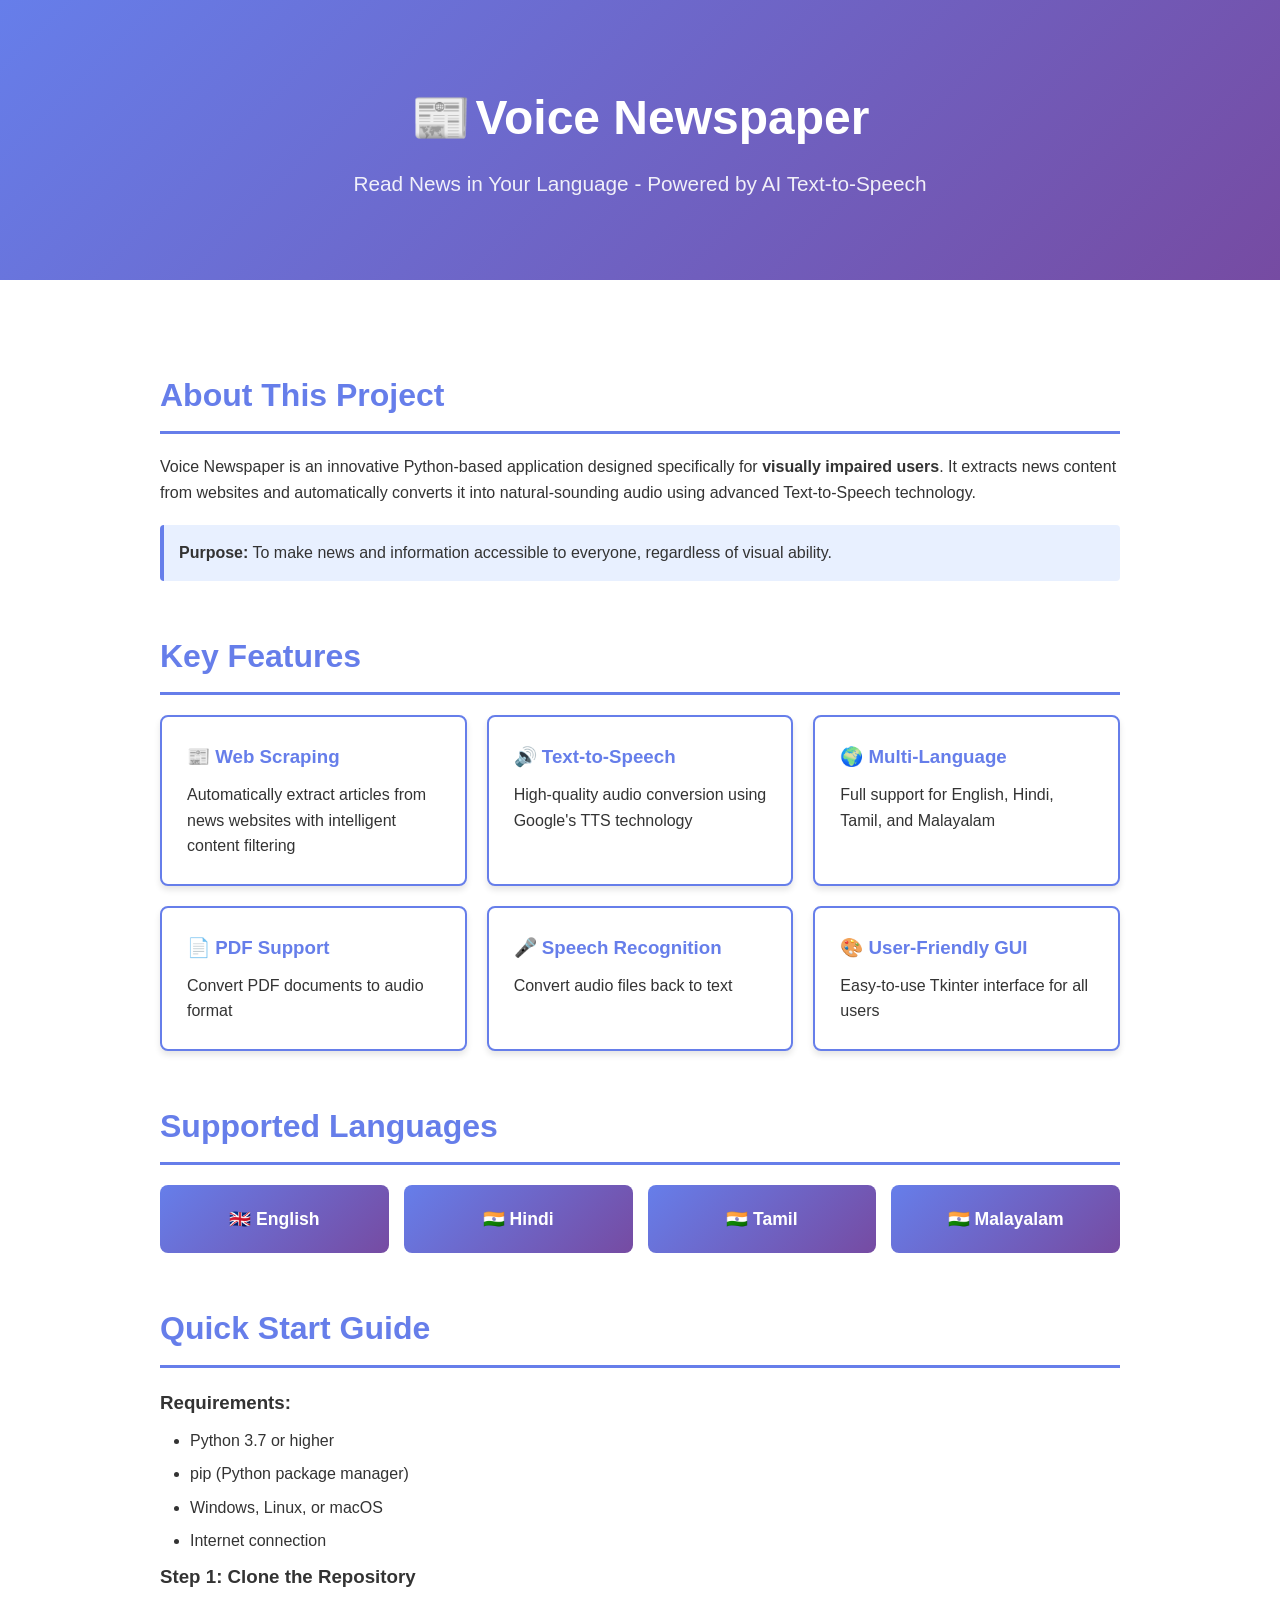
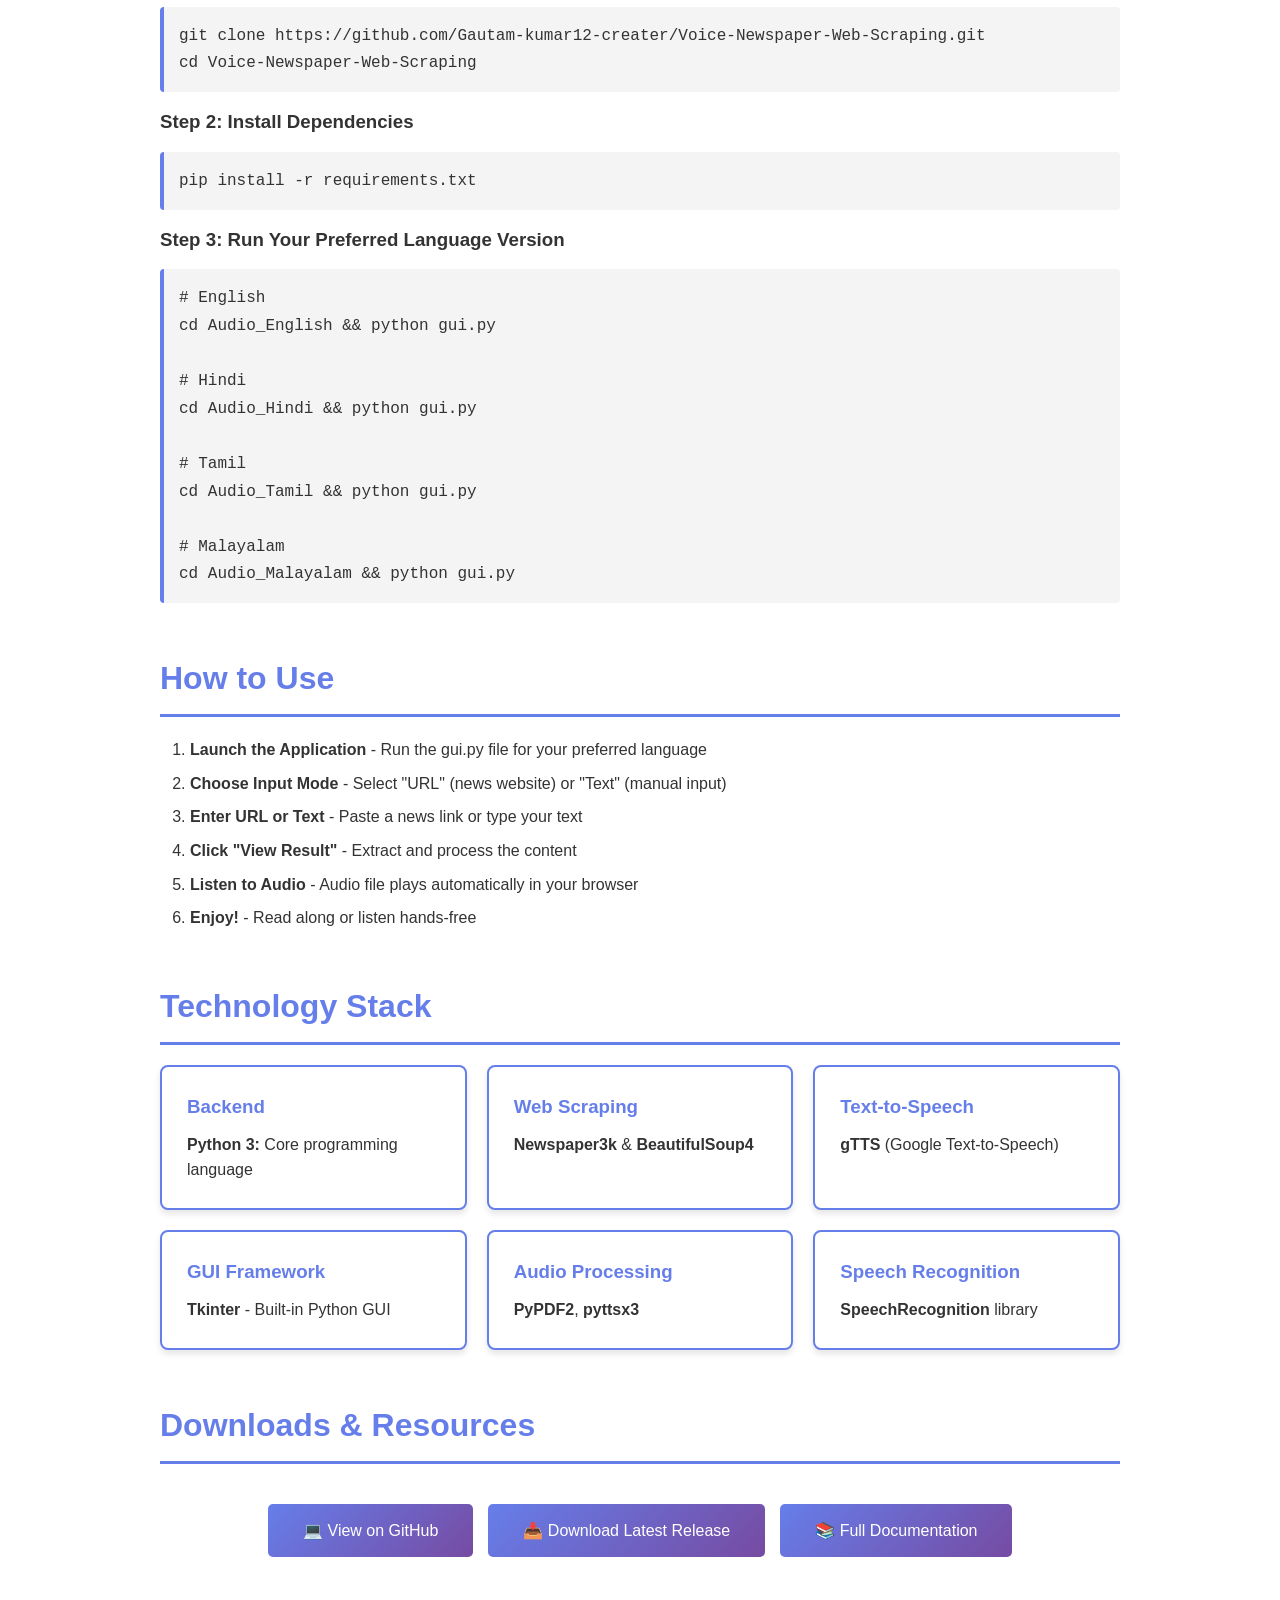
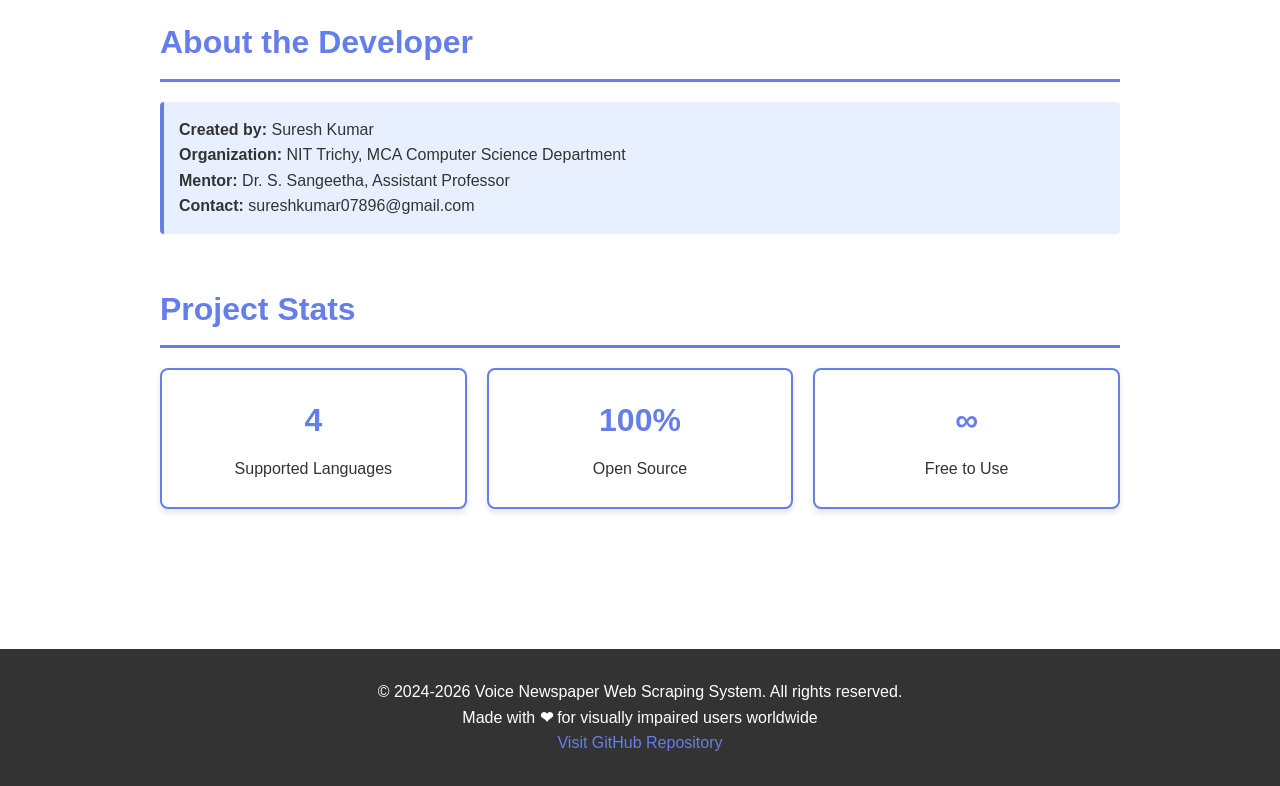
==== index.html @ 3d279a5d "Add GitHub Pages documentation site" ====
<!DOCTYPE html>
<html lang="en">
<head>
    <meta charset="UTF-8">
    <meta name="viewport" content="width=device-width, initial-scale=1.0">
    <title>Voice Newspaper - News in Audio Format</title>
    <style>
        * {
            margin: 0;
            padding: 0;
            box-sizing: border-box;
        }
        
        body {
            font-family: 'Segoe UI', Tahoma, Geneva, Verdana, sans-serif;
            line-height: 1.6;
            color: #333;
        }
        
        header {
            background: linear-gradient(135deg, #667eea 0%, #764ba2 100%);
            color: white;
            padding: 80px 20px;
            text-align: center;
        }
        
        header h1 {
            font-size: 3em;
            margin-bottom: 10px;
        }
        
        header p {
            font-size: 1.3em;
            opacity: 0.9;
        }
        
        .container {
            max-width: 1000px;
            margin: 0 auto;
            padding: 40px 20px;
        }
        
        section {
            margin: 50px 0;
        }
        
        h2 {
            color: #667eea;
            margin-bottom: 20px;
            border-bottom: 3px solid #667eea;
            padding-bottom: 10px;
            font-size: 2em;
        }
        
        .feature-grid {
            display: grid;
            grid-template-columns: repeat(auto-fit, minmax(250px, 1fr));
            gap: 20px;
            margin: 20px 0;
        }
        
        .feature-card {
            background: white;
            border: 2px solid #667eea;
            padding: 25px;
            border-radius: 8px;
            box-shadow: 0 4px 6px rgba(0,0,0,0.1);
            transition: transform 0.3s;
        }
        
        .feature-card:hover {
            transform: translateY(-5px);
            box-shadow: 0 8px 12px rgba(102, 126, 234, 0.3);
        }
        
        .feature-card h3 {
            color: #667eea;
            margin-bottom: 10px;
        }
        
        .languages {
            display: grid;
            grid-template-columns: repeat(auto-fit, minmax(200px, 1fr));
            gap: 15px;
            margin: 20px 0;
        }
        
        .lang-badge {
            background: linear-gradient(135deg, #667eea 0%, #764ba2 100%);
            color: white;
            padding: 20px;
            text-align: center;
            border-radius: 8px;
            font-weight: bold;
            font-size: 1.1em;
        }
        
        .download-btn {
            display: inline-block;
            background: linear-gradient(135deg, #667eea 0%, #764ba2 100%);
            color: white;
            padding: 14px 35px;
            text-decoration: none;
            border-radius: 5px;
            margin: 10px 5px;
            transition: all 0.3s;
            border: none;
            cursor: pointer;
            font-size: 1em;
        }
        
        .download-btn:hover {
            transform: translateY(-3px);
            box-shadow: 0 8px 15px rgba(102, 126, 234, 0.3);
        }
        
        .code-block {
            background: #f4f4f4;
            border-left: 4px solid #667eea;
            padding: 15px;
            margin: 15px 0;
            border-radius: 4px;
            overflow-x: auto;
        }
        
        .code-block code {
            font-family: 'Courier New', monospace;
            color: #333;
        }
        
        .info-box {
            background: #e8f0ff;
            border-left: 4px solid #667eea;
            padding: 15px;
            margin: 20px 0;
            border-radius: 4px;
        }
        
        footer {
            background: #333;
            color: white;
            text-align: center;
            padding: 30px;
            margin-top: 50px;
        }
        
        .emoji {
            margin-right: 5px;
        }
        
        ul, ol {
            margin-left: 30px;
            margin-top: 10px;
        }
        
        li {
            margin: 8px 0;
        }
    </style>
</head>
<body>
    <header>
        <h1><span class="emoji">📰</span>Voice Newspaper</h1>
        <p>Read News in Your Language - Powered by AI Text-to-Speech</p>
    </header>

    <div class="container">
        <!-- About Section -->
        <section>
            <h2>About This Project</h2>
            <p>Voice Newspaper is an innovative Python-based application designed specifically for <strong>visually impaired users</strong>. It extracts news content from websites and automatically converts it into natural-sounding audio using advanced Text-to-Speech technology.</p>
            <div class="info-box">
                <strong>Purpose:</strong> To make news and information accessible to everyone, regardless of visual ability.
            </div>
        </section>

        <!-- Key Features -->
        <section>
            <h2>Key Features</h2>
            <div class="feature-grid">
                <div class="feature-card">
                    <h3>📰 Web Scraping</h3>
                    <p>Automatically extract articles from news websites with intelligent content filtering</p>
                </div>
                <div class="feature-card">
                    <h3>🔊 Text-to-Speech</h3>
                    <p>High-quality audio conversion using Google's TTS technology</p>
                </div>
                <div class="feature-card">
                    <h3>🌍 Multi-Language</h3>
                    <p>Full support for English, Hindi, Tamil, and Malayalam</p>
                </div>
                <div class="feature-card">
                    <h3>📄 PDF Support</h3>
                    <p>Convert PDF documents to audio format</p>
                </div>
                <div class="feature-card">
                    <h3>🎤 Speech Recognition</h3>
                    <p>Convert audio files back to text</p>
                </div>
                <div class="feature-card">
                    <h3>🎨 User-Friendly GUI</h3>
                    <p>Easy-to-use Tkinter interface for all users</p>
                </div>
            </div>
        </section>

        <!-- Languages -->
        <section>
            <h2>Supported Languages</h2>
            <div class="languages">
                <div class="lang-badge">🇬🇧 English</div>
                <div class="lang-badge">🇮🇳 Hindi</div>
                <div class="lang-badge">🇮🇳 Tamil</div>
                <div class="lang-badge">🇮🇳 Malayalam</div>
            </div>
        </section>

        <!-- Installation -->
        <section>
            <h2>Quick Start Guide</h2>
            
            <h3>Requirements:</h3>
            <ul>
                <li>Python 3.7 or higher</li>
                <li>pip (Python package manager)</li>
                <li>Windows, Linux, or macOS</li>
                <li>Internet connection</li>
            </ul>

            <h3>Step 1: Clone the Repository</h3>
            <div class="code-block">
                <code>git clone https://github.com/Gautam-kumar12-creater/Voice-Newspaper-Web-Scraping.git<br>
cd Voice-Newspaper-Web-Scraping</code>
            </div>

            <h3>Step 2: Install Dependencies</h3>
            <div class="code-block">
                <code>pip install -r requirements.txt</code>
            </div>

            <h3>Step 3: Run Your Preferred Language Version</h3>
            <div class="code-block">
                <code>
                    # English<br>
                    cd Audio_English && python gui.py<br>
                    <br>
                    # Hindi<br>
                    cd Audio_Hindi && python gui.py<br>
                    <br>
                    # Tamil<br>
                    cd Audio_Tamil && python gui.py<br>
                    <br>
                    # Malayalam<br>
                    cd Audio_Malayalam && python gui.py
                </code>
            </div>
        </section>

        <!-- How to Use -->
        <section>
            <h2>How to Use</h2>
            <ol>
                <li><strong>Launch the Application</strong> - Run the gui.py file for your preferred language</li>
                <li><strong>Choose Input Mode</strong> - Select "URL" (news website) or "Text" (manual input)</li>
                <li><strong>Enter URL or Text</strong> - Paste a news link or type your text</li>
                <li><strong>Click "View Result"</strong> - Extract and process the content</li>
                <li><strong>Listen to Audio</strong> - Audio file plays automatically in your browser</li>
                <li><strong>Enjoy!</strong> - Read along or listen hands-free</li>
            </ol>
        </section>

        <!-- Tech Stack -->
        <section>
            <h2>Technology Stack</h2>
            <div class="feature-grid">
                <div class="feature-card">
                    <h3>Backend</h3>
                    <p><strong>Python 3:</strong> Core programming language</p>
                </div>
                <div class="feature-card">
                    <h3>Web Scraping</h3>
                    <p><strong>Newspaper3k</strong> & <strong>BeautifulSoup4</strong></p>
                </div>
                <div class="feature-card">
                    <h3>Text-to-Speech</h3>
                    <p><strong>gTTS</strong> (Google Text-to-Speech)</p>
                </div>
                <div class="feature-card">
                    <h3>GUI Framework</h3>
                    <p><strong>Tkinter</strong> - Built-in Python GUI</p>
                </div>
                <div class="feature-card">
                    <h3>Audio Processing</h3>
                    <p><strong>PyPDF2</strong>, <strong>pyttsx3</strong></p>
                </div>
                <div class="feature-card">
                    <h3>Speech Recognition</h3>
                    <p><strong>SpeechRecognition</strong> library</p>
                </div>
            </div>
        </section>

        <!-- Downloads & Links -->
        <section>
            <h2>Downloads & Resources</h2>
            <div style="text-align: center; margin: 30px 0;">
                <a href="https://github.com/Gautam-kumar12-creater/Voice-Newspaper-Web-Scraping" class="download-btn" target="_blank">
                    <span class="emoji">💻</span>View on GitHub
                </a>
                <a href="https://github.com/Gautam-kumar12-creater/Voice-Newspaper-Web-Scraping/releases" class="download-btn" target="_blank">
                    <span class="emoji">📥</span>Download Latest Release
                </a>
                <a href="https://github.com/Gautam-kumar12-creater/Voice-Newspaper-Web-Scraping/blob/main/README.md" class="download-btn" target="_blank">
                    <span class="emoji">📚</span>Full Documentation
                </a>
            </div>
        </section>

        <!-- Developer Info -->
        <section>
            <h2>About the Developer</h2>
            <div class="info-box">
                <p><strong>Created by:</strong> Suresh Kumar</p>
                <p><strong>Organization:</strong> NIT Trichy, MCA Computer Science Department</p>
                <p><strong>Mentor:</strong> Dr. S. Sangeetha, Assistant Professor</p>
                <p><strong>Contact:</strong> sureshkumar07896@gmail.com</p>
            </div>
        </section>

        <!-- Project Stats -->
        <section>
            <h2>Project Stats</h2>
            <div class="feature-grid">
                <div class="feature-card" style="text-align: center;">
                    <h3 style="font-size: 2em; color: #667eea;">4</h3>
                    <p>Supported Languages</p>
                </div>
                <div class="feature-card" style="text-align: center;">
                    <h3 style="font-size: 2em; color: #667eea;">100%</h3>
                    <p>Open Source</p>
                </div>
                <div class="feature-card" style="text-align: center;">
                    <h3 style="font-size: 2em; color: #667eea;">∞</h3>
                    <p>Free to Use</p>
                </div>
            </div>
        </section>
    </div>

    <footer>
        <p>&copy; 2024-2026 Voice Newspaper Web Scraping System. All rights reserved.</p>
        <p>Made with <strong>❤</strong> for visually impaired users worldwide</p>
        <p><a href="https://github.com/Gautam-kumar12-creater/Voice-Newspaper-Web-Scraping" style="color: #667eea; text-decoration: none;">Visit GitHub Repository</a></p>
    </footer>
</body>
</html>
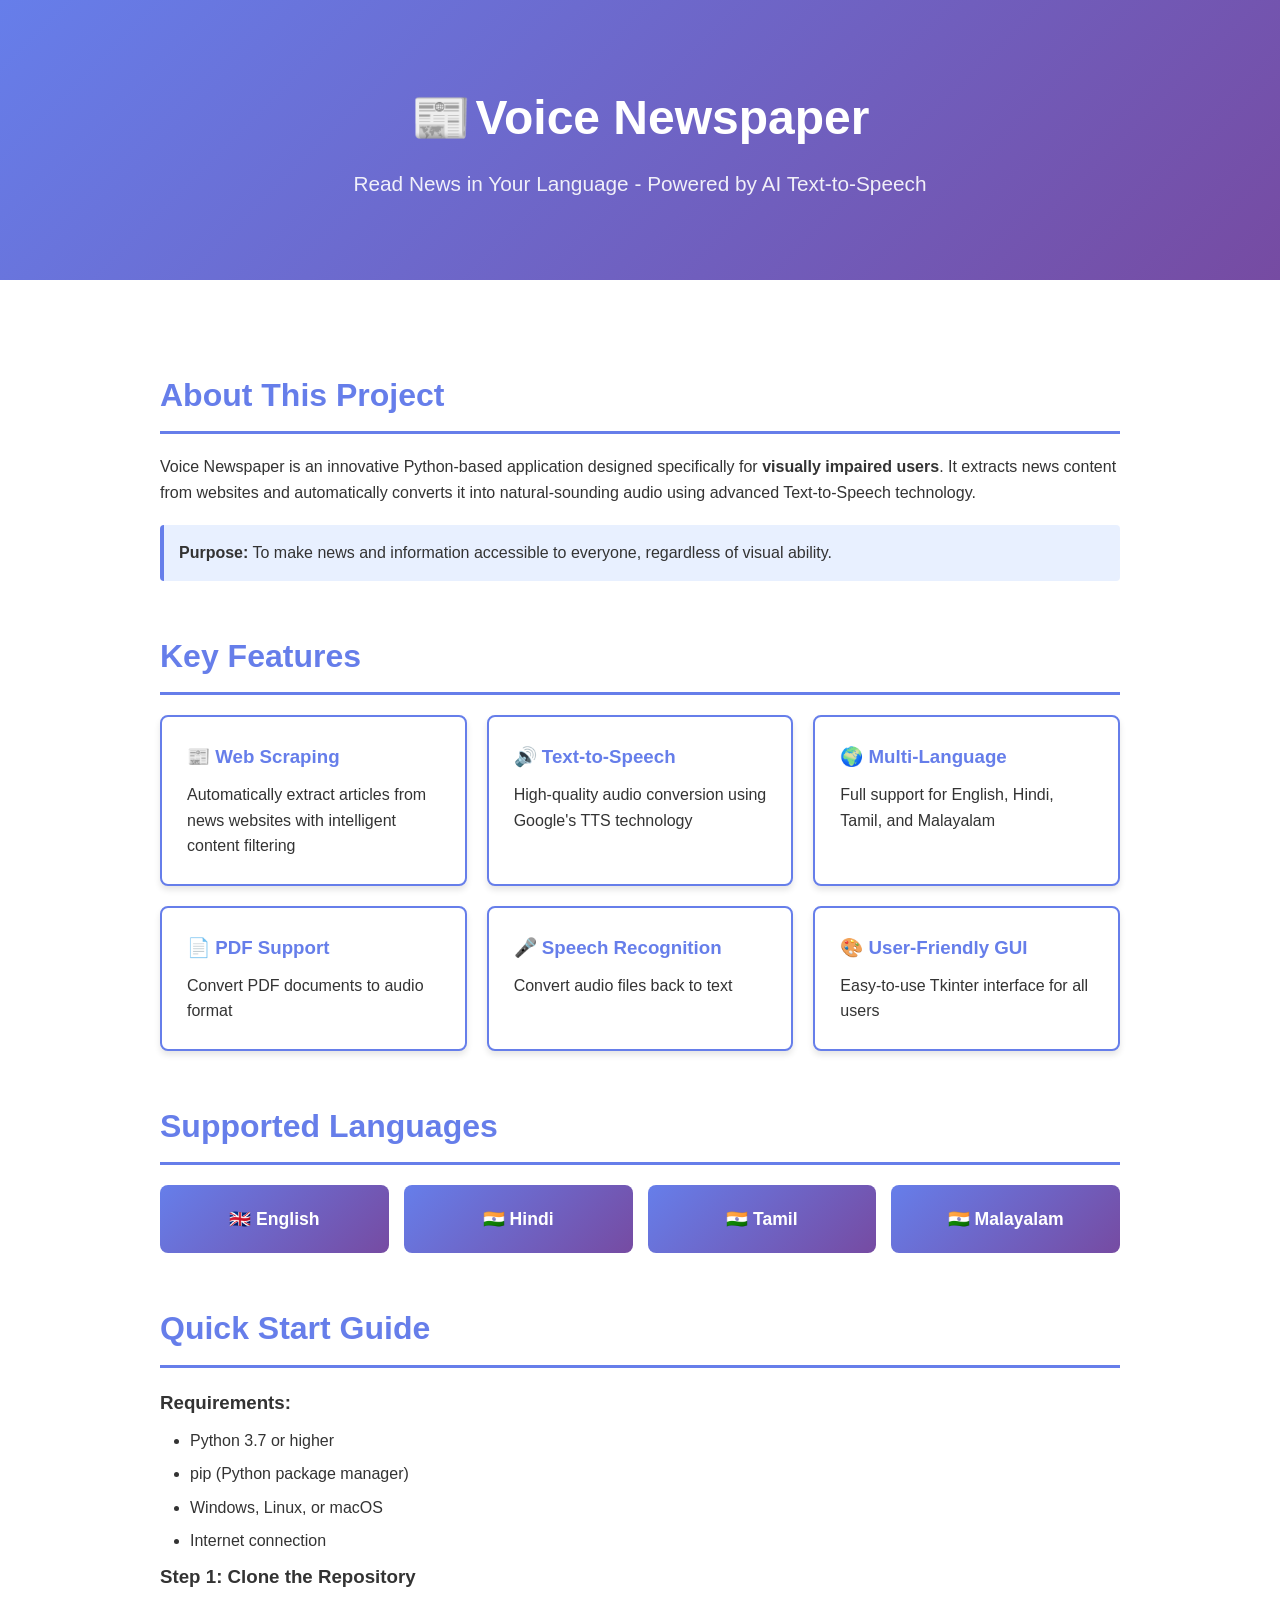
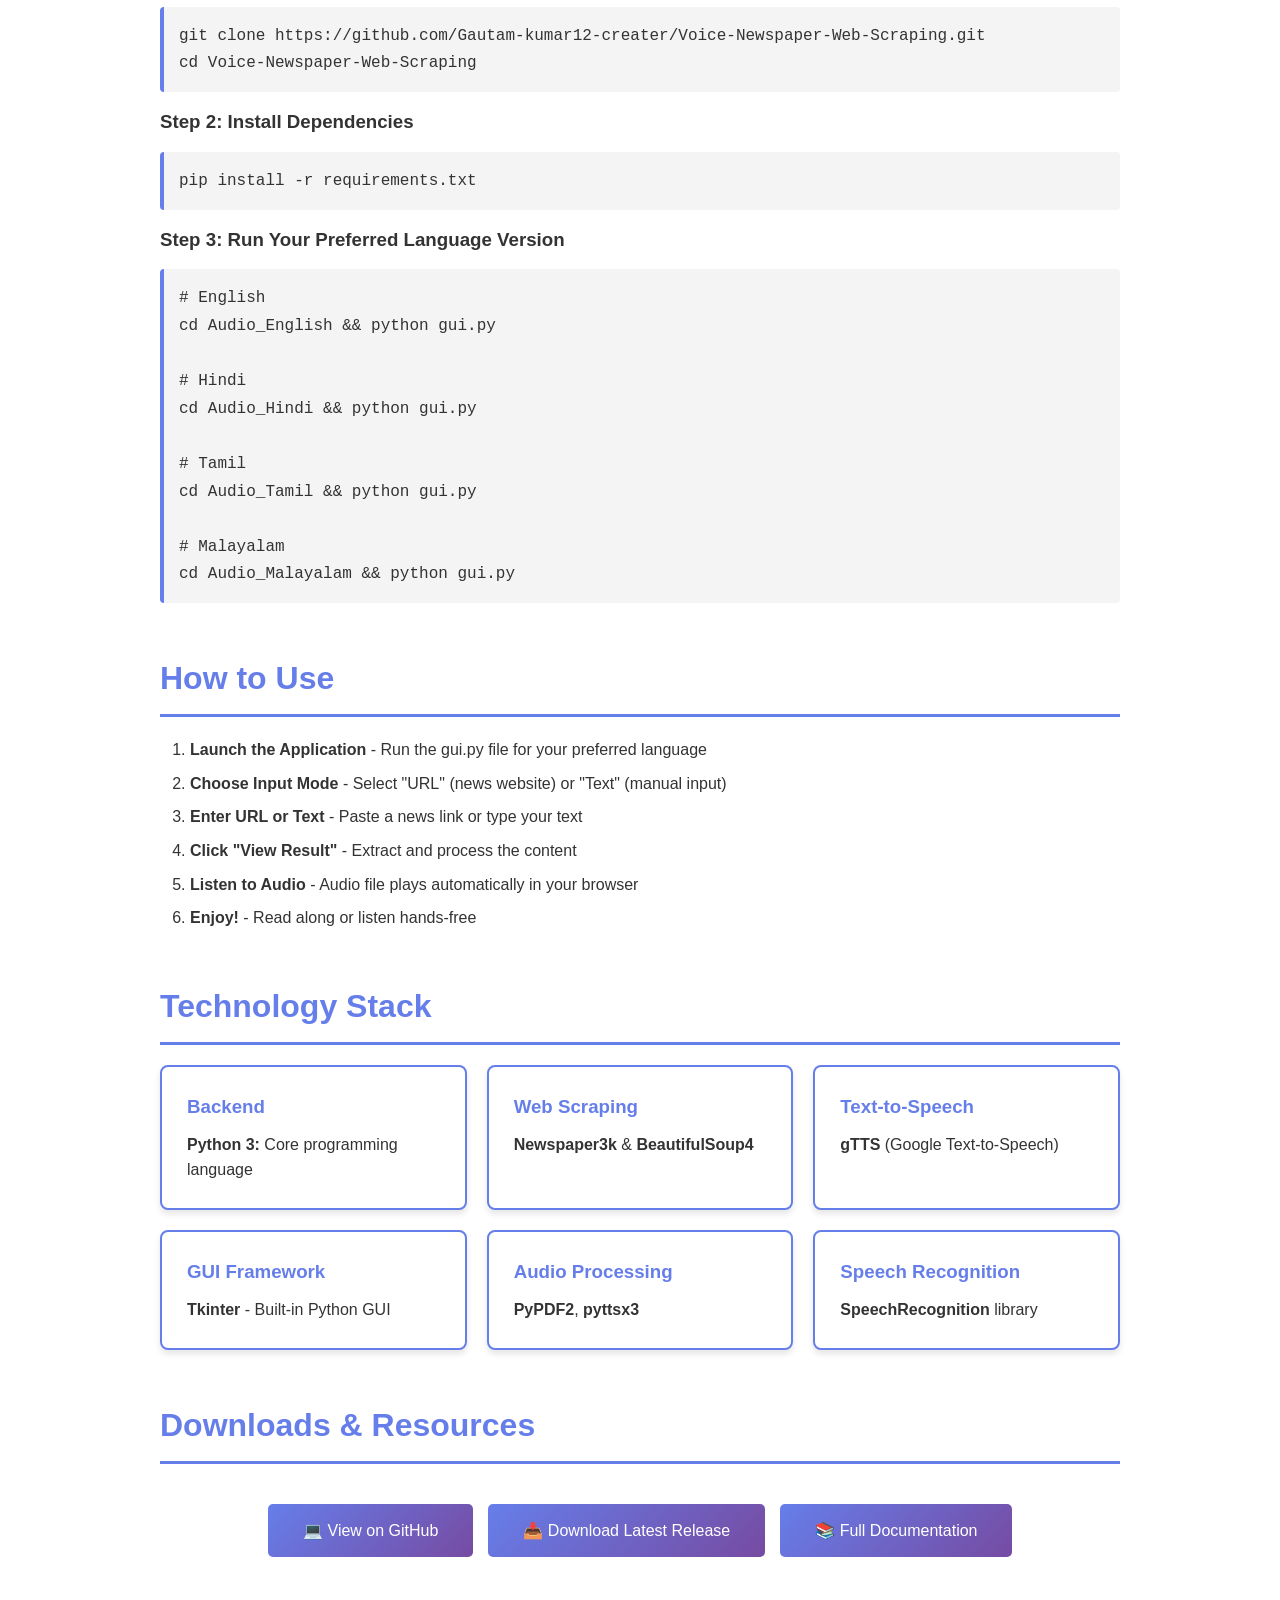
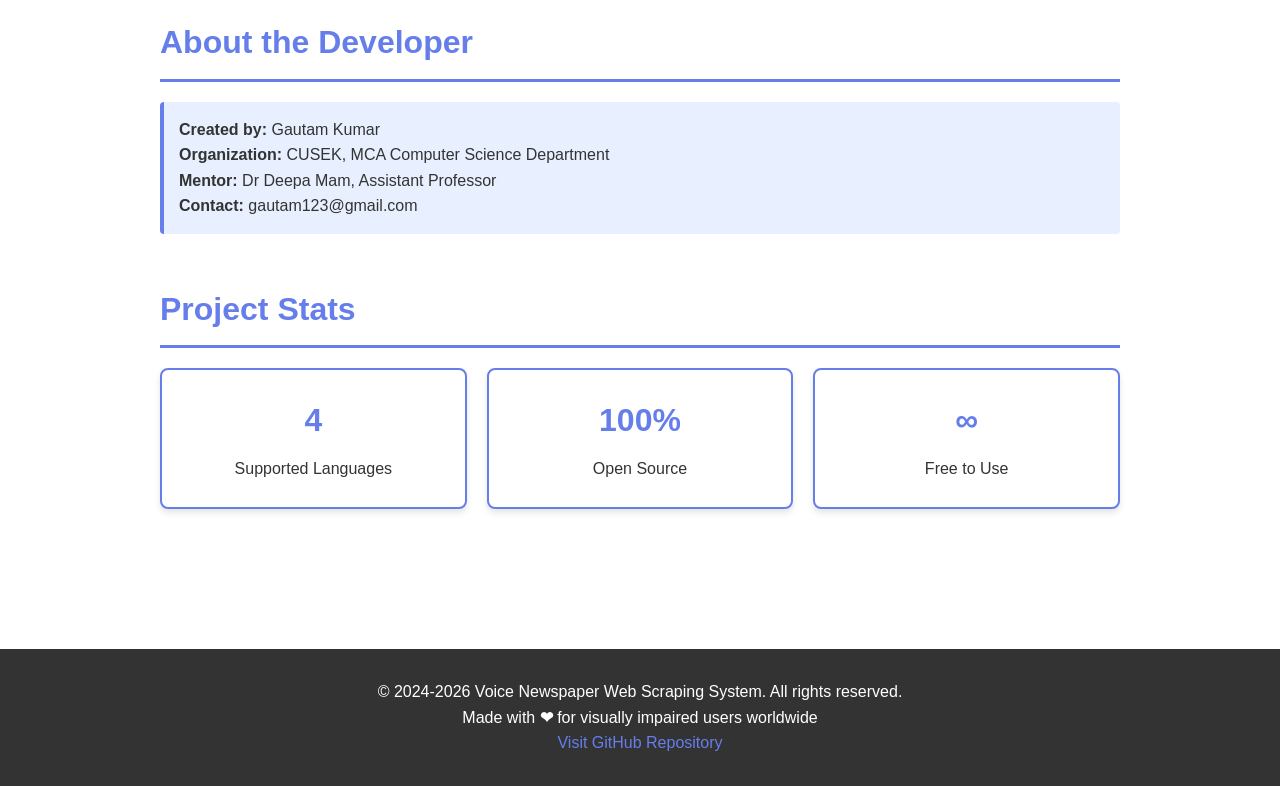
==== commit 84f3e71c: "Add Flask web application with interactive Malayalam news to audio converter" ====
--- a/index.html
+++ b/index.html
@@ -321,10 +321,10 @@
         <section>
             <h2>About the Developer</h2>
             <div class="info-box">
-                <p><strong>Created by:</strong> Suresh Kumar</p>
-                <p><strong>Organization:</strong> NIT Trichy, MCA Computer Science Department</p>
-                <p><strong>Mentor:</strong> Dr. S. Sangeetha, Assistant Professor</p>
-                <p><strong>Contact:</strong> sureshkumar07896@gmail.com</p>
+                <p><strong>Created by:</strong> Gautam Kumar</p>
+                <p><strong>Organization:</strong> CUSEK, MCA Computer Science Department</p>
+                <p><strong>Mentor:</strong> Dr Deepa Mam, Assistant Professor</p>
+                <p><strong>Contact:</strong> gautam123@gmail.com</p>
             </div>
         </section>
 
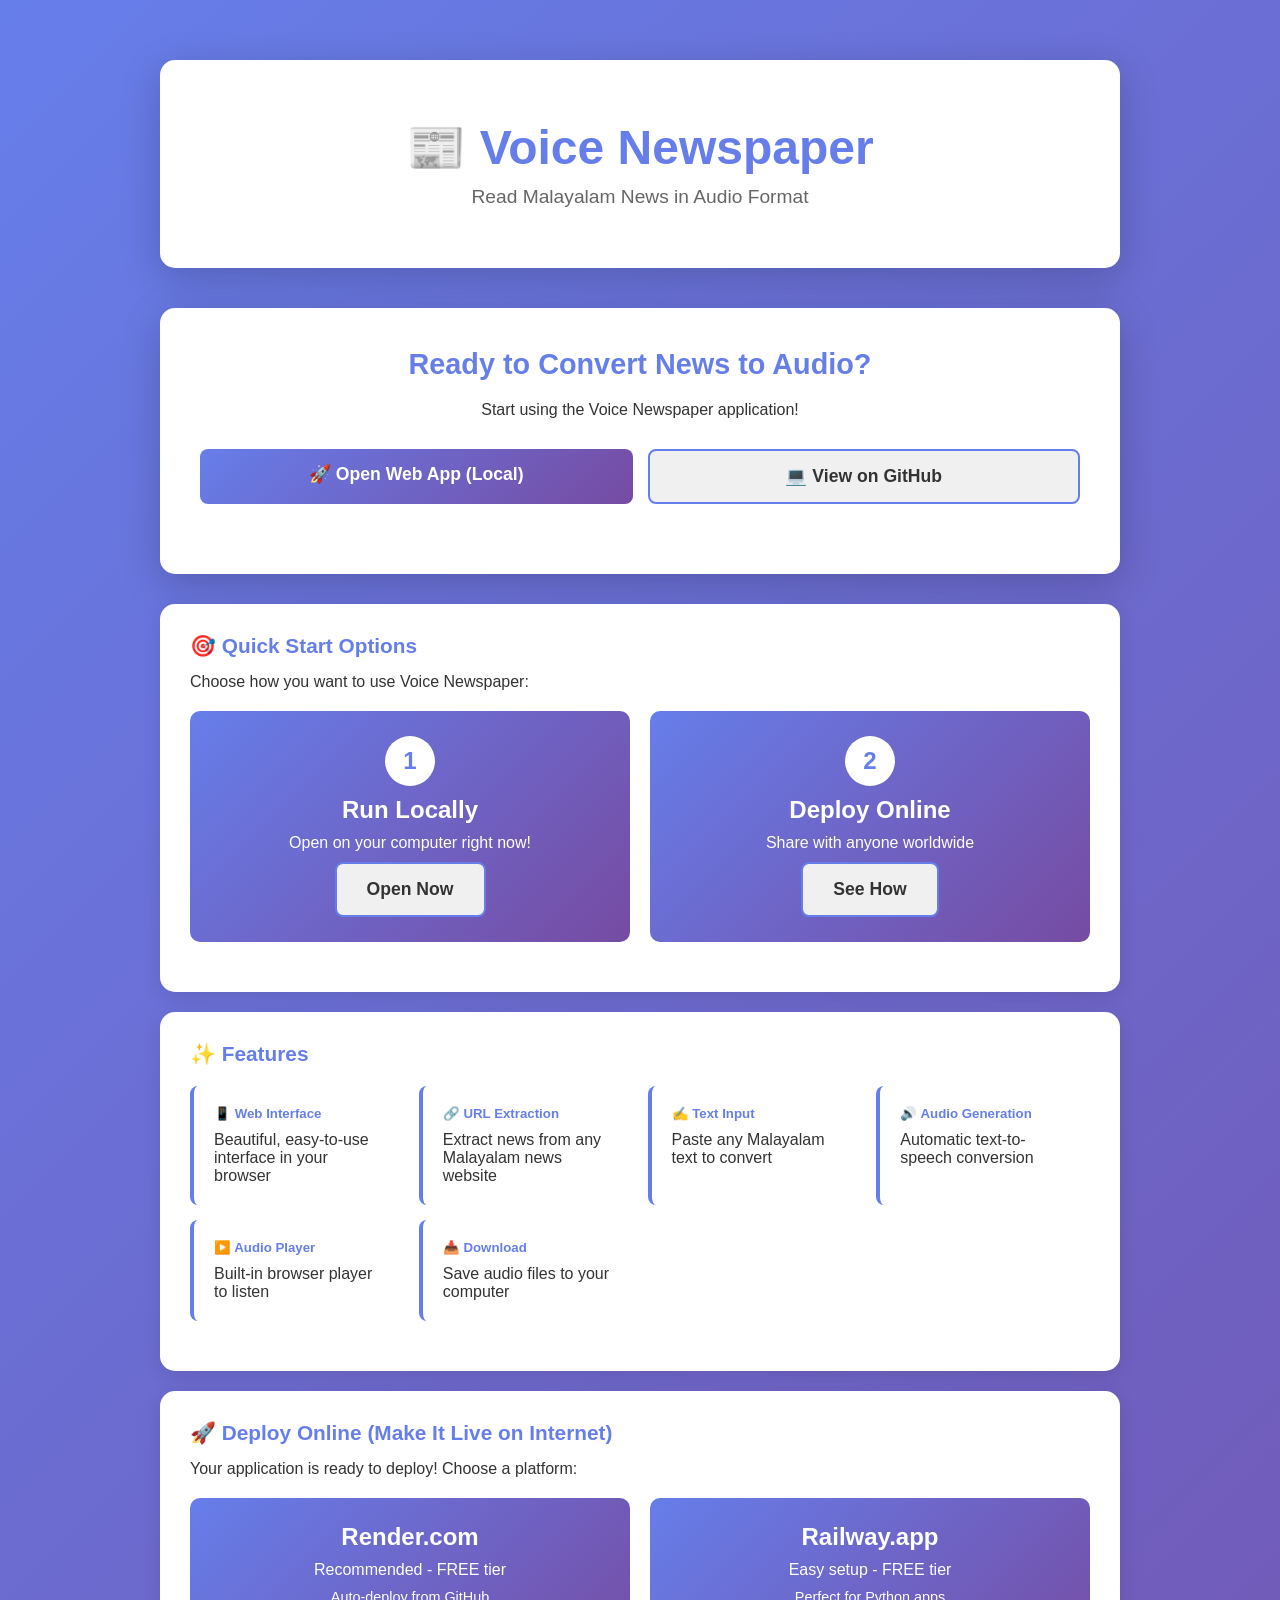
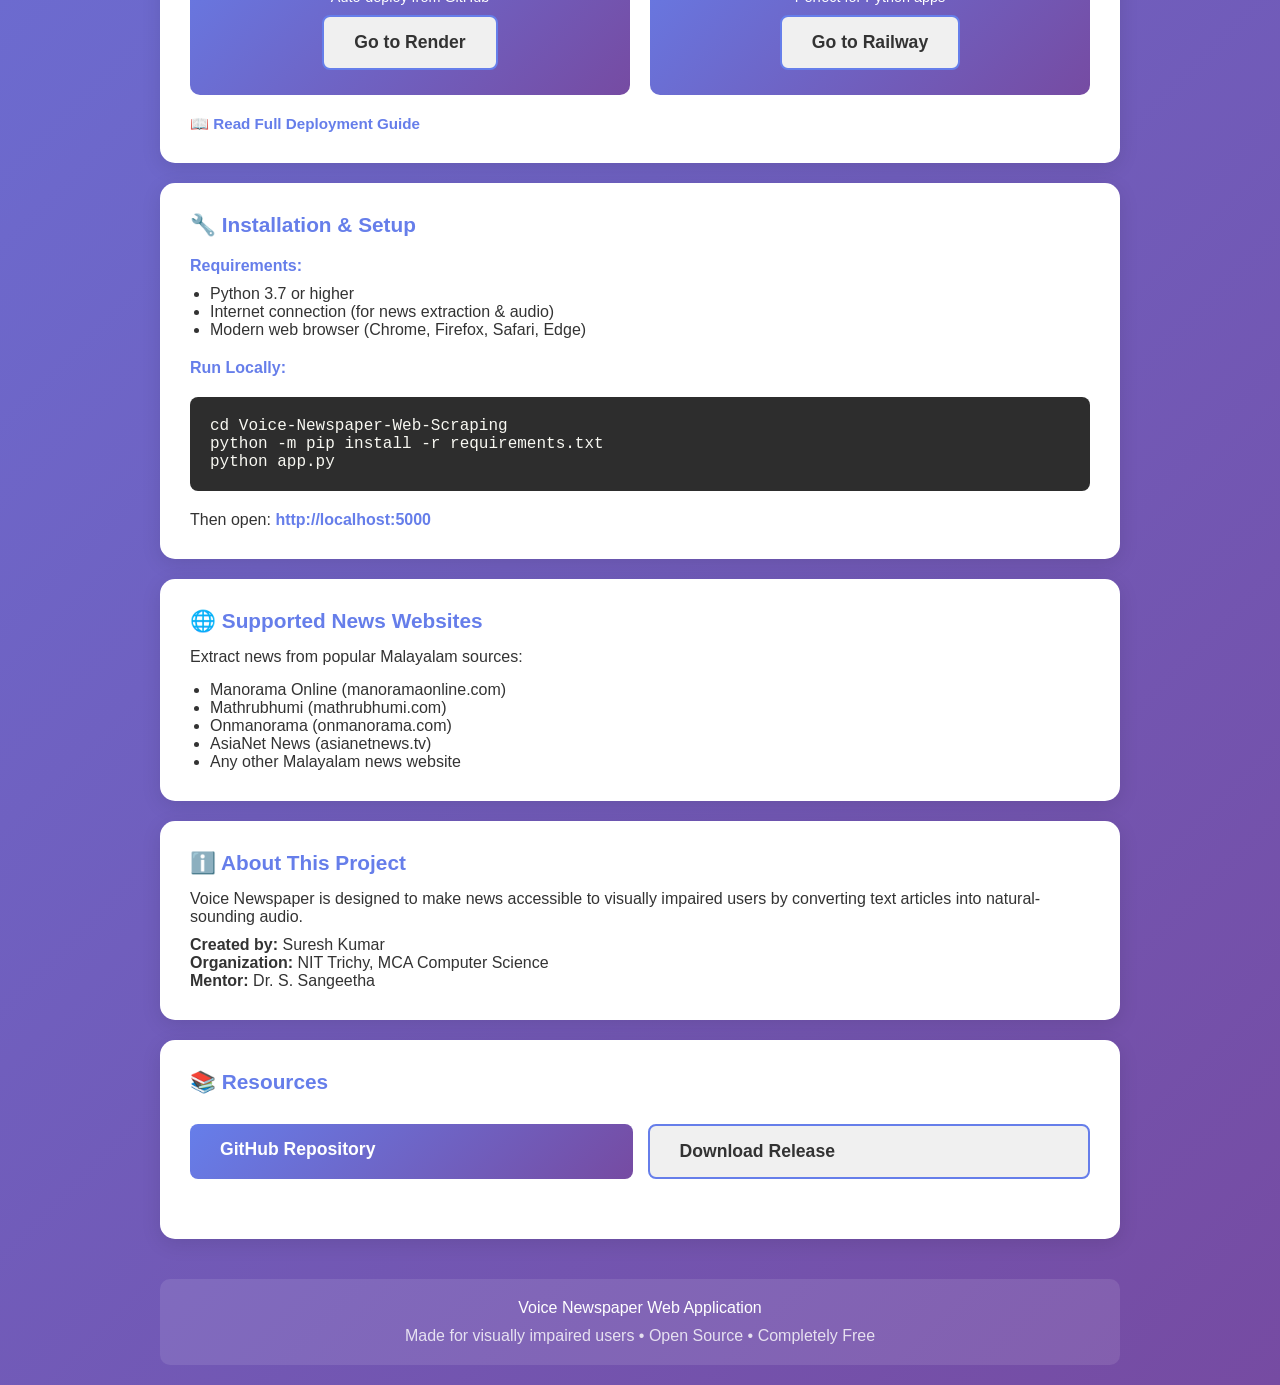
==== commit 764a7082: "Add GitHub Pages landing page, deployment configs, and online deployment guide" ====
--- a/index.html
+++ b/index.html
@@ -3,7 +3,7 @@
 <head>
     <meta charset="UTF-8">
     <meta name="viewport" content="width=device-width, initial-scale=1.0">
-    <title>Voice Newspaper - News in Audio Format</title>
+    <title>Voice Newspaper - Malayalam News to Audio</title>
     <style>
         * {
             margin: 0;
@@ -13,345 +13,354 @@
         
         body {
             font-family: 'Segoe UI', Tahoma, Geneva, Verdana, sans-serif;
-            line-height: 1.6;
+            background: linear-gradient(135deg, #667eea 0%, #764ba2 100%);
+            min-height: 100vh;
             color: #333;
-        }
-        
-        header {
-            background: linear-gradient(135deg, #667eea 0%, #764ba2 100%);
-            color: white;
-            padding: 80px 20px;
-            text-align: center;
-        }
-        
-        header h1 {
-            font-size: 3em;
-            margin-bottom: 10px;
-        }
-        
-        header p {
-            font-size: 1.3em;
-            opacity: 0.9;
         }
         
         .container {
             max-width: 1000px;
             margin: 0 auto;
-            padding: 40px 20px;
-        }
-        
-        section {
-            margin: 50px 0;
-        }
-        
-        h2 {
+            padding: 20px;
+        }
+        
+        header {
+            background: white;
+            padding: 60px 40px;
+            border-radius: 15px;
+            text-align: center;
+            margin: 40px 0;
+            box-shadow: 0 10px 40px rgba(0, 0, 0, 0.2);
+        }
+        
+        header h1 {
+            color: #667eea;
+            font-size: 3em;
+            margin-bottom: 10px;
+        }
+        
+        header p {
+            color: #666;
+            font-size: 1.2em;
+        }
+        
+        .main-cta {
+            background: white;
+            padding: 40px;
+            border-radius: 15px;
+            text-align: center;
+            margin: 30px 0;
+            box-shadow: 0 10px 40px rgba(0, 0, 0, 0.2);
+        }
+        
+        .main-cta h2 {
             color: #667eea;
             margin-bottom: 20px;
-            border-bottom: 3px solid #667eea;
-            padding-bottom: 10px;
-            font-size: 2em;
-        }
-        
-        .feature-grid {
+            font-size: 1.8em;
+        }
+        
+        .button-group {
             display: grid;
-            grid-template-columns: repeat(auto-fit, minmax(250px, 1fr));
+            grid-template-columns: 1fr 1fr;
+            gap: 15px;
+            margin: 30px 0;
+        }
+        
+        .btn {
+            padding: 15px 30px;
+            border: none;
+            border-radius: 8px;
+            font-size: 1.1em;
+            font-weight: bold;
+            cursor: pointer;
+            text-decoration: none;
+            transition: all 0.3s;
+            display: inline-block;
+        }
+        
+        .btn-primary {
+            background: linear-gradient(135deg, #667eea 0%, #764ba2 100%);
+            color: white;
+        }
+        
+        .btn-primary:hover {
+            transform: translateY(-3px);
+            box-shadow: 0 8px 20px rgba(102, 126, 234, 0.4);
+        }
+        
+        .btn-secondary {
+            background: #f0f0f0;
+            color: #333;
+            border: 2px solid #667eea;
+        }
+        
+        .btn-secondary:hover {
+            background: #667eea;
+            color: white;
+        }
+        
+        .info-box {
+            background: white;
+            padding: 30px;
+            border-radius: 15px;
+            margin: 20px 0;
+            box-shadow: 0 5px 20px rgba(0, 0, 0, 0.1);
+        }
+        
+        .info-box h3 {
+            color: #667eea;
+            margin-bottom: 15px;
+            font-size: 1.3em;
+        }
+        
+        .steps {
+            display: grid;
+            grid-template-columns: 1fr 1fr;
             gap: 20px;
             margin: 20px 0;
         }
         
-        .feature-card {
-            background: white;
-            border: 2px solid #667eea;
+        .step-card {
+            background: linear-gradient(135deg, #667eea 0%, #764ba2 100%);
+            color: white;
             padding: 25px;
-            border-radius: 8px;
-            box-shadow: 0 4px 6px rgba(0,0,0,0.1);
-            transition: transform 0.3s;
-        }
-        
-        .feature-card:hover {
-            transform: translateY(-5px);
-            box-shadow: 0 8px 12px rgba(102, 126, 234, 0.3);
-        }
-        
-        .feature-card h3 {
-            color: #667eea;
+            border-radius: 10px;
+            text-align: center;
+        }
+        
+        .step-card h4 {
+            font-size: 1.5em;
             margin-bottom: 10px;
         }
         
-        .languages {
+        .step-number {
+            display: inline-block;
+            background: white;
+            color: #667eea;
+            width: 50px;
+            height: 50px;
+            border-radius: 50%;
+            line-height: 50px;
+            font-size: 1.5em;
+            font-weight: bold;
+            margin-bottom: 10px;
+        }
+        
+        .features {
             display: grid;
             grid-template-columns: repeat(auto-fit, minmax(200px, 1fr));
             gap: 15px;
             margin: 20px 0;
         }
         
-        .lang-badge {
-            background: linear-gradient(135deg, #667eea 0%, #764ba2 100%);
-            color: white;
+        .feature {
+            background: white;
             padding: 20px;
-            text-align: center;
             border-radius: 8px;
-            font-weight: bold;
-            font-size: 1.1em;
-        }
-        
-        .download-btn {
-            display: inline-block;
-            background: linear-gradient(135deg, #667eea 0%, #764ba2 100%);
-            color: white;
-            padding: 14px 35px;
-            text-decoration: none;
-            border-radius: 5px;
-            margin: 10px 5px;
-            transition: all 0.3s;
-            border: none;
-            cursor: pointer;
-            font-size: 1em;
-        }
-        
-        .download-btn:hover {
-            transform: translateY(-3px);
-            box-shadow: 0 8px 15px rgba(102, 126, 234, 0.3);
+            border-left: 4px solid #667eea;
+        }
+        
+        .feature h5 {
+            color: #667eea;
+            margin-bottom: 10px;
         }
         
         .code-block {
-            background: #f4f4f4;
-            border-left: 4px solid #667eea;
-            padding: 15px;
-            margin: 15px 0;
-            border-radius: 4px;
+            background: #2d2d2d;
+            color: #f8f8f2;
+            padding: 20px;
+            border-radius: 8px;
             overflow-x: auto;
-        }
-        
-        .code-block code {
+            margin: 20px 0;
             font-family: 'Courier New', monospace;
-            color: #333;
-        }
-        
-        .info-box {
-            background: #e8f0ff;
-            border-left: 4px solid #667eea;
-            padding: 15px;
-            margin: 20px 0;
-            border-radius: 4px;
         }
         
         footer {
-            background: #333;
+            background: rgba(255, 255, 255, 0.1);
             color: white;
             text-align: center;
-            padding: 30px;
-            margin-top: 50px;
-        }
-        
-        .emoji {
-            margin-right: 5px;
-        }
-        
-        ul, ol {
-            margin-left: 30px;
-            margin-top: 10px;
-        }
-        
-        li {
-            margin: 8px 0;
+            padding: 20px;
+            border-radius: 10px;
+            margin-top: 40px;
+        }
+        
+        .link {
+            color: #667eea;
+            text-decoration: none;
+            font-weight: bold;
+        }
+        
+        .link:hover {
+            text-decoration: underline;
+        }
+        
+        @media (max-width: 768px) {
+            header h1 {
+                font-size: 2em;
+            }
+            
+            .button-group, .steps {
+                grid-template-columns: 1fr;
+            }
+            
+            .step-card {
+                margin-bottom: 10px;
+            }
         }
     </style>
 </head>
 <body>
-    <header>
-        <h1><span class="emoji">📰</span>Voice Newspaper</h1>
-        <p>Read News in Your Language - Powered by AI Text-to-Speech</p>
-    </header>
-
     <div class="container">
-        <!-- About Section -->
-        <section>
-            <h2>About This Project</h2>
-            <p>Voice Newspaper is an innovative Python-based application designed specifically for <strong>visually impaired users</strong>. It extracts news content from websites and automatically converts it into natural-sounding audio using advanced Text-to-Speech technology.</p>
-            <div class="info-box">
-                <strong>Purpose:</strong> To make news and information accessible to everyone, regardless of visual ability.
-            </div>
-        </section>
-
-        <!-- Key Features -->
-        <section>
-            <h2>Key Features</h2>
-            <div class="feature-grid">
-                <div class="feature-card">
-                    <h3>📰 Web Scraping</h3>
-                    <p>Automatically extract articles from news websites with intelligent content filtering</p>
-                </div>
-                <div class="feature-card">
-                    <h3>🔊 Text-to-Speech</h3>
-                    <p>High-quality audio conversion using Google's TTS technology</p>
-                </div>
-                <div class="feature-card">
-                    <h3>🌍 Multi-Language</h3>
-                    <p>Full support for English, Hindi, Tamil, and Malayalam</p>
-                </div>
-                <div class="feature-card">
-                    <h3>📄 PDF Support</h3>
-                    <p>Convert PDF documents to audio format</p>
-                </div>
-                <div class="feature-card">
-                    <h3>🎤 Speech Recognition</h3>
-                    <p>Convert audio files back to text</p>
-                </div>
-                <div class="feature-card">
-                    <h3>🎨 User-Friendly GUI</h3>
-                    <p>Easy-to-use Tkinter interface for all users</p>
-                </div>
-            </div>
-        </section>
-
-        <!-- Languages -->
-        <section>
-            <h2>Supported Languages</h2>
-            <div class="languages">
-                <div class="lang-badge">🇬🇧 English</div>
-                <div class="lang-badge">🇮🇳 Hindi</div>
-                <div class="lang-badge">🇮🇳 Tamil</div>
-                <div class="lang-badge">🇮🇳 Malayalam</div>
-            </div>
-        </section>
-
-        <!-- Installation -->
-        <section>
-            <h2>Quick Start Guide</h2>
-            
-            <h3>Requirements:</h3>
-            <ul>
+        <header>
+            <h1>📰 Voice Newspaper</h1>
+            <p>Read Malayalam News in Audio Format</p>
+        </header>
+        
+        <div class="main-cta">
+            <h2>Ready to Convert News to Audio?</h2>
+            <p style="margin-bottom: 20px;">Start using the Voice Newspaper application!</p>
+            
+            <div class="button-group">
+                <a href="http://localhost:5000" class="btn btn-primary" target="_blank">
+                    🚀 Open Web App (Local)
+                </a>
+                <a href="https://github.com/Gautam-kumar12-creater/Voice-Newspaper-Web-Scraping" class="btn btn-secondary" target="_blank">
+                    💻 View on GitHub
+                </a>
+            </div>
+        </div>
+        
+        <div class="info-box">
+            <h3>🎯 Quick Start Options</h3>
+            <p style="margin-bottom: 20px;">Choose how you want to use Voice Newspaper:</p>
+            
+            <div class="steps">
+                <div class="step-card">
+                    <div class="step-number">1</div>
+                    <h4>Run Locally</h4>
+                    <p>Open on your computer right now!</p>
+                    <a href="http://localhost:5000" class="btn btn-secondary" style="margin-top: 10px;">Open Now</a>
+                </div>
+                
+                <div class="step-card">
+                    <div class="step-number">2</div>
+                    <h4>Deploy Online</h4>
+                    <p>Share with anyone worldwide</p>
+                    <a href="#deployment" class="btn btn-secondary" style="margin-top: 10px;">See How</a>
+                </div>
+            </div>
+        </div>
+        
+        <div class="info-box">
+            <h3>✨ Features</h3>
+            <div class="features">
+                <div class="feature">
+                    <h5>📱 Web Interface</h5>
+                    <p>Beautiful, easy-to-use interface in your browser</p>
+                </div>
+                <div class="feature">
+                    <h5>🔗 URL Extraction</h5>
+                    <p>Extract news from any Malayalam news website</p>
+                </div>
+                <div class="feature">
+                    <h5>✍️ Text Input</h5>
+                    <p>Paste any Malayalam text to convert</p>
+                </div>
+                <div class="feature">
+                    <h5>🔊 Audio Generation</h5>
+                    <p>Automatic text-to-speech conversion</p>
+                </div>
+                <div class="feature">
+                    <h5>▶️ Audio Player</h5>
+                    <p>Built-in browser player to listen</p>
+                </div>
+                <div class="feature">
+                    <h5>📥 Download</h5>
+                    <p>Save audio files to your computer</p>
+                </div>
+            </div>
+        </div>
+        
+        <div class="info-box" id="deployment">
+            <h3>🚀 Deploy Online (Make It Live on Internet)</h3>
+            <p style="margin-bottom: 20px;">Your application is ready to deploy! Choose a platform:</p>
+            
+            <div class="steps">
+                <div class="step-card">
+                    <h4>Render.com</h4>
+                    <p style="margin: 10px 0;">Recommended - FREE tier</p>
+                    <p style="font-size: 0.9em;">Auto-deploy from GitHub</p>
+                    <a href="https://render.com" class="btn btn-secondary" style="margin-top: 10px;" target="_blank">Go to Render</a>
+                </div>
+                
+                <div class="step-card">
+                    <h4>Railway.app</h4>
+                    <p style="margin: 10px 0;">Easy setup - FREE tier</p>
+                    <p style="font-size: 0.9em;">Perfect for Python apps</p>
+                    <a href="https://railway.app" class="btn btn-secondary" style="margin-top: 10px;" target="_blank">Go to Railway</a>
+                </div>
+            </div>
+            
+            <p style="margin-top: 20px; font-size: 0.95em;">
+                📖 <a href="https://github.com/Gautam-kumar12-creater/Voice-Newspaper-Web-Scraping/blob/main/DEPLOYMENT_ONLINE.md" class="link" target="_blank">Read Full Deployment Guide</a>
+            </p>
+        </div>
+        
+        <div class="info-box">
+            <h3>🔧 Installation & Setup</h3>
+            
+            <h4 style="color: #667eea; margin-top: 20px;">Requirements:</h4>
+            <ul style="margin-left: 20px; margin-top: 10px;">
                 <li>Python 3.7 or higher</li>
-                <li>pip (Python package manager)</li>
-                <li>Windows, Linux, or macOS</li>
-                <li>Internet connection</li>
+                <li>Internet connection (for news extraction & audio)</li>
+                <li>Modern web browser (Chrome, Firefox, Safari, Edge)</li>
             </ul>
-
-            <h3>Step 1: Clone the Repository</h3>
+            
+            <h4 style="color: #667eea; margin-top: 20px;">Run Locally:</h4>
             <div class="code-block">
-                <code>git clone https://github.com/Gautam-kumar12-creater/Voice-Newspaper-Web-Scraping.git<br>
-cd Voice-Newspaper-Web-Scraping</code>
-            </div>
-
-            <h3>Step 2: Install Dependencies</h3>
-            <div class="code-block">
-                <code>pip install -r requirements.txt</code>
-            </div>
-
-            <h3>Step 3: Run Your Preferred Language Version</h3>
-            <div class="code-block">
-                <code>
-                    # English<br>
-                    cd Audio_English && python gui.py<br>
-                    <br>
-                    # Hindi<br>
-                    cd Audio_Hindi && python gui.py<br>
-                    <br>
-                    # Tamil<br>
-                    cd Audio_Tamil && python gui.py<br>
-                    <br>
-                    # Malayalam<br>
-                    cd Audio_Malayalam && python gui.py
-                </code>
-            </div>
-        </section>
-
-        <!-- How to Use -->
-        <section>
-            <h2>How to Use</h2>
-            <ol>
-                <li><strong>Launch the Application</strong> - Run the gui.py file for your preferred language</li>
-                <li><strong>Choose Input Mode</strong> - Select "URL" (news website) or "Text" (manual input)</li>
-                <li><strong>Enter URL or Text</strong> - Paste a news link or type your text</li>
-                <li><strong>Click "View Result"</strong> - Extract and process the content</li>
-                <li><strong>Listen to Audio</strong> - Audio file plays automatically in your browser</li>
-                <li><strong>Enjoy!</strong> - Read along or listen hands-free</li>
-            </ol>
-        </section>
-
-        <!-- Tech Stack -->
-        <section>
-            <h2>Technology Stack</h2>
-            <div class="feature-grid">
-                <div class="feature-card">
-                    <h3>Backend</h3>
-                    <p><strong>Python 3:</strong> Core programming language</p>
-                </div>
-                <div class="feature-card">
-                    <h3>Web Scraping</h3>
-                    <p><strong>Newspaper3k</strong> & <strong>BeautifulSoup4</strong></p>
-                </div>
-                <div class="feature-card">
-                    <h3>Text-to-Speech</h3>
-                    <p><strong>gTTS</strong> (Google Text-to-Speech)</p>
-                </div>
-                <div class="feature-card">
-                    <h3>GUI Framework</h3>
-                    <p><strong>Tkinter</strong> - Built-in Python GUI</p>
-                </div>
-                <div class="feature-card">
-                    <h3>Audio Processing</h3>
-                    <p><strong>PyPDF2</strong>, <strong>pyttsx3</strong></p>
-                </div>
-                <div class="feature-card">
-                    <h3>Speech Recognition</h3>
-                    <p><strong>SpeechRecognition</strong> library</p>
-                </div>
-            </div>
-        </section>
-
-        <!-- Downloads & Links -->
-        <section>
-            <h2>Downloads & Resources</h2>
-            <div style="text-align: center; margin: 30px 0;">
-                <a href="https://github.com/Gautam-kumar12-creater/Voice-Newspaper-Web-Scraping" class="download-btn" target="_blank">
-                    <span class="emoji">💻</span>View on GitHub
+cd Voice-Newspaper-Web-Scraping<br>
+python -m pip install -r requirements.txt<br>
+python app.py
+            </div>
+            <p>Then open: <a href="http://localhost:5000" class="link">http://localhost:5000</a></p>
+        </div>
+        
+        <div class="info-box">
+            <h3>🌐 Supported News Websites</h3>
+            <p style="margin-bottom: 15px;">Extract news from popular Malayalam sources:</p>
+            <ul style="margin-left: 20px;">
+                <li>Manorama Online (manoramaonline.com)</li>
+                <li>Mathrubhumi (mathrubhumi.com)</li>
+                <li>Onmanorama (onmanorama.com)</li>
+                <li>AsiaNet News (asianetnews.tv)</li>
+                <li>Any other Malayalam news website</li>
+            </ul>
+        </div>
+        
+        <div class="info-box">
+            <h3>ℹ️ About This Project</h3>
+            <p>Voice Newspaper is designed to make news accessible to visually impaired users by converting text articles into natural-sounding audio.</p>
+            <p style="margin-top: 10px;"><strong>Created by:</strong> Suresh Kumar</p>
+            <p><strong>Organization:</strong> NIT Trichy, MCA Computer Science</p>
+            <p><strong>Mentor:</strong> Dr. S. Sangeetha</p>
+        </div>
+        
+        <div class="info-box">
+            <h3>📚 Resources</h3>
+            <div class="button-group">
+                <a href="https://github.com/Gautam-kumar12-creater/Voice-Newspaper-Web-Scraping" class="btn btn-primary" target="_blank">
+                    GitHub Repository
                 </a>
-                <a href="https://github.com/Gautam-kumar12-creater/Voice-Newspaper-Web-Scraping/releases" class="download-btn" target="_blank">
-                    <span class="emoji">📥</span>Download Latest Release
+                <a href="https://github.com/Gautam-kumar12-creater/Voice-Newspaper-Web-Scraping/releases" class="btn btn-secondary" target="_blank">
+                    Download Release
                 </a>
-                <a href="https://github.com/Gautam-kumar12-creater/Voice-Newspaper-Web-Scraping/blob/main/README.md" class="download-btn" target="_blank">
-                    <span class="emoji">📚</span>Full Documentation
-                </a>
-            </div>
-        </section>
-
-        <!-- Developer Info -->
-        <section>
-            <h2>About the Developer</h2>
-            <div class="info-box">
-                <p><strong>Created by:</strong> Gautam Kumar</p>
-                <p><strong>Organization:</strong> CUSEK, MCA Computer Science Department</p>
-                <p><strong>Mentor:</strong> Dr Deepa Mam, Assistant Professor</p>
-                <p><strong>Contact:</strong> gautam123@gmail.com</p>
-            </div>
-        </section>
-
-        <!-- Project Stats -->
-        <section>
-            <h2>Project Stats</h2>
-            <div class="feature-grid">
-                <div class="feature-card" style="text-align: center;">
-                    <h3 style="font-size: 2em; color: #667eea;">4</h3>
-                    <p>Supported Languages</p>
-                </div>
-                <div class="feature-card" style="text-align: center;">
-                    <h3 style="font-size: 2em; color: #667eea;">100%</h3>
-                    <p>Open Source</p>
-                </div>
-                <div class="feature-card" style="text-align: center;">
-                    <h3 style="font-size: 2em; color: #667eea;">∞</h3>
-                    <p>Free to Use</p>
-                </div>
-            </div>
-        </section>
+            </div>
+        </div>
+        
+        <footer>
+            <p>Voice Newspaper Web Application</p>
+            <p style="margin-top: 10px; opacity: 0.8;">Made for visually impaired users • Open Source • Completely Free</p>
+        </footer>
     </div>
-
-    <footer>
-        <p>&copy; 2024-2026 Voice Newspaper Web Scraping System. All rights reserved.</p>
-        <p>Made with <strong>❤</strong> for visually impaired users worldwide</p>
-        <p><a href="https://github.com/Gautam-kumar12-creater/Voice-Newspaper-Web-Scraping" style="color: #667eea; text-decoration: none;">Visit GitHub Repository</a></p>
-    </footer>
 </body>
 </html>
